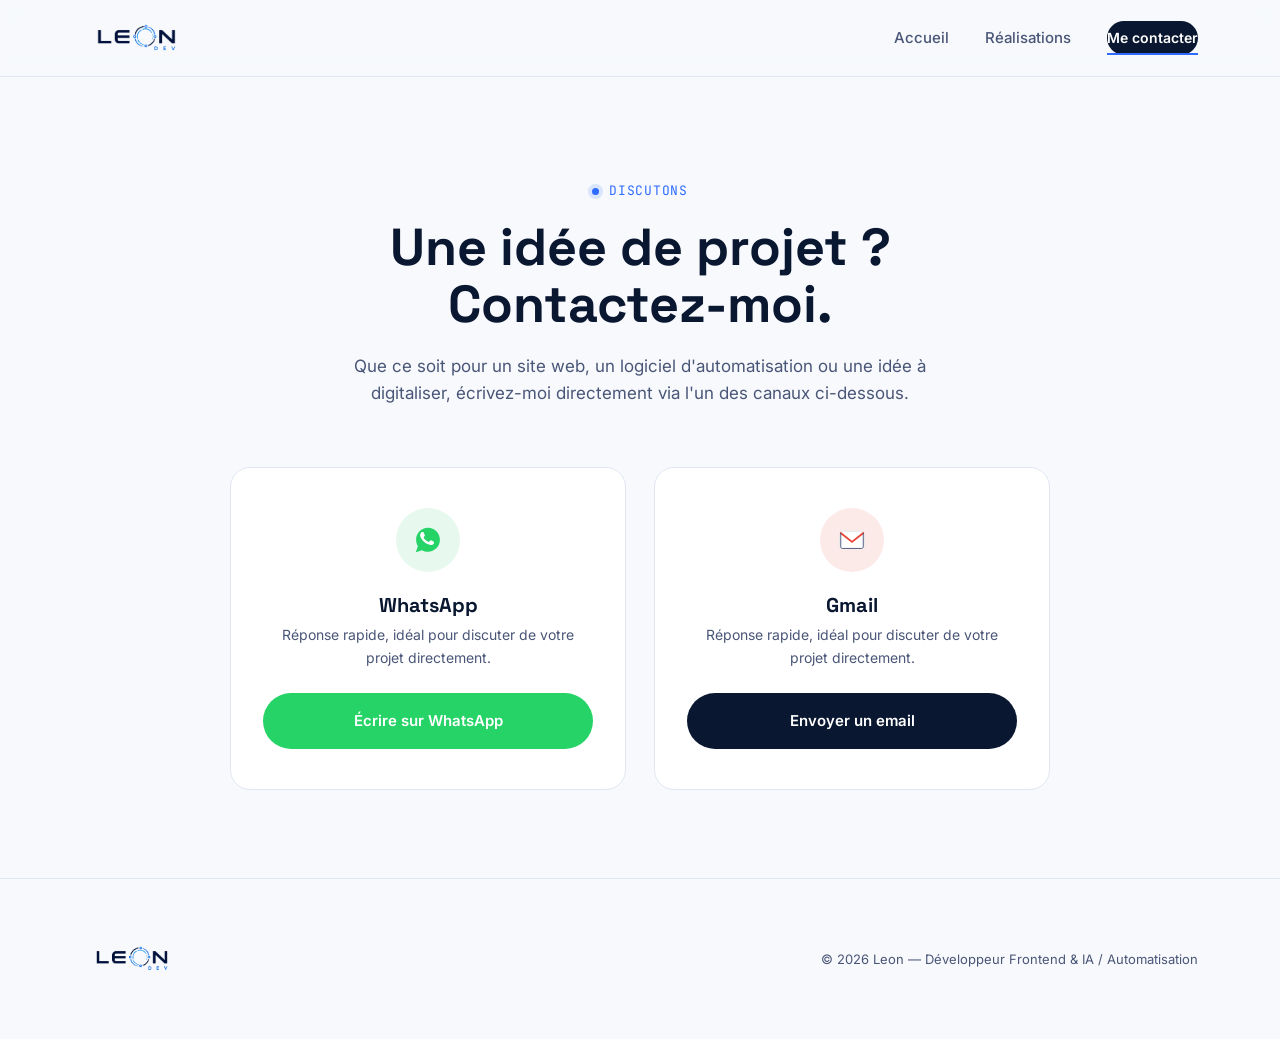
==== contact.html @ ef78e50f "push_28_07_26" ====
<!DOCTYPE html>
<html lang="fr">
<head>
<meta charset="UTF-8">
<meta name="viewport" content="width=device-width, initial-scale=1.0">
<title>Contact-Leon_Dev</title>
<meta name="description" content="Contactez Kadio Leon directement par WhatsApp ou par email.">
<link rel="icon" href="images/favicone.png">
<link rel="stylesheet" href="style.css">
</head>
<body>

<header class="nav">
  <div class="container">
    <a href="index.html" class="nav-logo"><img src="images/logo.png" alt="Leon Dev"></a>
    <nav class="nav-links">
      <a href="index.html" data-page="index.html">Accueil</a>
      <a href="realisations.html" data-page="realisations.html">Réalisations</a>
      <a href="contact.html" data-page="contact.html" class="nav-cta">Me contacter</a>
    </nav>
    <button class="nav-toggle" aria-label="Ouvrir le menu"><span></span><span></span><span></span></button>
  </div>
</header>

<main>

  <section class="contact-hero">
    <div class="container">
      <span class="eyebrow">Discutons</span>
      <h1>Une idée de projet ?<br>Contactez-moi.</h1>
      <p>Que ce soit pour un site web, un logiciel d'automatisation ou une idée à digitaliser, écrivez-moi directement via l'un des canaux ci-dessous.</p>
    </div>
  </section>

  <section class="section" style="padding-top:0;">
    <div class="container">
      <div class="contact-grid">

        <div class="contact-card whatsapp reveal">
          <div class="contact-icon">
            <svg viewBox="0 0 32 32" fill="none">
              <path fill="#25D366" d="M16 3C9 3 3.3 8.7 3.3 15.7c0 2.5.7 4.8 1.9 6.8L3 29l6.7-2.1c1.9 1.1 4.1 1.6 6.3 1.6 7 0 12.7-5.7 12.7-12.7C28.7 8.7 23 3 16 3z"/>
              <path fill="#fff" d="M22.4 19.5c-.3.9-1.7 1.7-2.4 1.8-.6.1-1.4.2-4.5-1-3.8-1.5-6.2-5.3-6.4-5.6-.2-.3-1.5-2-1.5-3.8 0-1.8.9-2.6 1.3-3 .3-.3.7-.4 1-.4h.7c.2 0 .5 0 .8.6.3.7 1.1 2.5 1.2 2.7.1.2.2.4 0 .7-.1.3-.2.4-.4.6-.2.2-.4.5-.6.6-.2.2-.4.4-.2.8.2.4 1 1.6 2.1 2.6 1.4 1.3 2.6 1.7 3 1.9.4.2.6.1.8-.1.2-.2.9-1 1.1-1.4.2-.4.5-.3.8-.2.3.1 2.1 1 2.5 1.2.4.2.6.3.7.4.1.3.1.8-.1 1.4z"/>
            </svg>
          </div>
          <h3>WhatsApp</h3>
          <p>Réponse rapide, idéal pour discuter de votre projet directement.</p>
          <a class="btn" href="https://wa.me/2250173312660" target="_blank" rel="noopener">Écrire sur WhatsApp</a>
        </div>

        <div class="contact-card gmail reveal">
          <div class="contact-icon">
            <svg viewBox="0 0 32 32" fill="none">
              <rect x="3" y="7" width="26" height="18" rx="3" fill="#fff" stroke="#E1E7F2" stroke-width="1"/>
              <path d="M4 8.5 16 18l12-9.5" stroke="#EA4335" stroke-width="2" fill="none" stroke-linecap="round" stroke-linejoin="round"/>
              <path d="M4 8.5v14.8c0 .9.7 1.7 1.7 1.7h20.6c.9 0 1.7-.8 1.7-1.7V8.5" stroke="#4A5678" stroke-width="1" fill="none"/>
            </svg>
          </div>
          <h3>Gmail</h3>
          <p>Réponse rapide, idéal pour discuter de votre projet directement.</p>
          <a class="btn" href="mailto:leonngouandi@gmail.com">Envoyer un email</a>
        </div>

      </div>
    </div>
  </section>

</main>

<footer class="footer">
  <div class="container">
    <a href="index.html" class="footer-logo"><img src="images/logo.png" alt="Leon Dev"></a>
    <p>© 2026 Leon — Développeur Frontend &amp; IA / Automatisation</p>
  </div>
</footer>

<script src="script.js"></script>
</body>
</html>
---- style.css ----
/* =========================================================
   KADIO LEON — DEV Portfolio
   Design tokens
   ========================================================= */
@import url('https://fonts.googleapis.com/css2?family=Space+Grotesk:wght@400;500;600;700&family=Inter:wght@400;500;600;700&family=JetBrains+Mono:wght@400;500&display=swap');

:root{
  --navy-950:#0A1730;
  --navy-800:#0F2247;
  --blue-600:#2E6BFF;
  --blue-400:#5B9CFF;
  --ink:#14213D;
  --ink-soft:#4A5678;
  --bg:#F7F9FC;
  --bg-alt:#EEF2FA;
  --line:#E1E7F2;
  --white:#FFFFFF;

  --font-display:'Space Grotesk', sans-serif;
  --font-body:'Inter', sans-serif;
  --font-mono:'JetBrains Mono', monospace;

  --container:1180px;
  --radius:14px;
  --ease:cubic-bezier(.16,.8,.24,1);
}

*,*::before,*::after{ box-sizing:border-box; }
html{ scroll-behavior:smooth; }
body{
  margin:0;
  background:var(--bg);
  color:var(--ink);
  font-family:var(--font-body);
  line-height:1.6;
  -webkit-font-smoothing:antialiased;
}
img{ max-width:100%; display:block; }
a{ color:inherit; text-decoration:none; }
ul{ margin:0; padding:0; list-style:none; }
h1,h2,h3{ font-family:var(--font-display); margin:0; color:var(--navy-950); line-height:1.1; }
p{ margin:0; }

.container{
  width:100%;
  max-width:var(--container);
  margin:0 auto;
  padding:0 32px;
}

@media (prefers-reduced-motion: reduce){
  *{ animation-duration:.001ms !important; animation-iteration-count:1 !important; transition-duration:.001ms !important; scroll-behavior:auto !important; }
}

/* -------- Focus states -------- */
a:focus-visible, button:focus-visible{
  outline:2px solid var(--blue-600);
  outline-offset:3px;
  border-radius:4px;
}

/* -------- Eyebrow / mono label -------- */
.eyebrow{
  display:inline-flex;
  align-items:center;
  gap:10px;
  font-family:var(--font-mono);
  font-size:13px;
  letter-spacing:.06em;
  text-transform:uppercase;
  color:var(--blue-600);
}
.eyebrow::before{
  content:'';
  width:7px; height:7px;
  border-radius:50%;
  background:var(--blue-600);
  box-shadow:0 0 0 4px rgba(46,107,255,.15);
}

/* =========================================================
   NAV
   ========================================================= */
.nav{
  position:sticky;
  top:0;
  z-index:100;
  background:rgba(247,249,252,.85);
  backdrop-filter:blur(10px);
  border-bottom:1px solid var(--line);
}
.nav .container{
  display:flex;
  align-items:center;
  justify-content:space-between;
  height:76px;
}
.nav-logo{ display:flex; align-items:center; height:87px; }
.nav-logo img{ height:100%; width:auto; }

.nav-links{
  display:flex;
  align-items:center;
  gap:36px;
  font-size:15px;
  font-weight:500;
}
.nav-links a{
  position:relative;
  padding:6px 0;
  color:var(--ink-soft);
  transition:color .25s var(--ease);
}
.nav-links a::after{
  content:'';
  position:absolute;
  left:0; bottom:0;
  width:0; height:2px;
  background:var(--blue-600);
  transition:width .3s var(--ease);
}
.nav-links a:hover{ color:var(--navy-950); }
.nav-links a:hover::after{ width:100%; }
.nav-links a.active{ color:var(--navy-950); }
.nav-links a.active::after{ width:100%; }

.nav-cta{
  padding:10px 20px;
  background:var(--navy-950);
  color:#fff !important;
  border-radius:999px;
  font-size:14px;
  font-weight:600;
  transition:background .25s var(--ease), transform .25s var(--ease);
}
.nav-cta:hover{ background:var(--blue-600); transform:translateY(-1px); }

.nav-toggle{
  display:none;
  width:40px; height:40px;
  border:none; background:none;
  cursor:pointer;
  flex-direction:column;
  align-items:center;
  justify-content:center;
  gap:5px;
}
.nav-toggle span{
  width:22px; height:2px;
  background:var(--navy-950);
  transition:transform .3s var(--ease), opacity .3s var(--ease);
}
.nav-toggle.open span:nth-child(1){ transform:translateY(7px) rotate(45deg); }
.nav-toggle.open span:nth-child(2){ opacity:0; }
.nav-toggle.open span:nth-child(3){ transform:translateY(-7px) rotate(-45deg); }

@media (max-width:860px){
  .nav-toggle{ display:flex; }
  .nav-links{
    position:absolute;
    top:76px; left:0; right:0;
    background:var(--bg);
    border-bottom:1px solid var(--line);
    flex-direction:column;
    align-items:flex-start;
    gap:0;
    max-height:0;
    overflow:hidden;
    transition:max-height .35s var(--ease);
  }
  .nav-links.open{ max-height:320px; }
  .nav-links a{ width:100%; padding:16px 32px; }
  .nav-links a::after{ display:none; }
  .nav-links .nav-cta{ margin:12px 32px 20px; text-align:center; }
}

/* =========================================================
   ORBIT SIGNATURE — echoes the logo's node ring
   ========================================================= */
.orbit-frame{
  position:relative;
  width:min(380px, 78vw);
  aspect-ratio:1;
  margin-inline:auto;
}
.orbit-photo{
  position:absolute;
  inset:11%;
  border-radius:50%;
  overflow:hidden;
  background:linear-gradient(160deg,var(--navy-900,#0F2247),var(--navy-950));
  border:1px solid var(--line);
  display:flex;
  align-items:center;
  justify-content:center;
}
.orbit-photo img{ width:100%; height:100%; object-fit:cover; }
.orbit-photo .placeholder{
  color:var(--blue-400);
  font-family:var(--font-mono);
  font-size:12px;
  text-align:center;
  letter-spacing:.04em;
  padding:20px;
  line-height:1.7;
}
.orbit-ring{
  position:absolute;
  inset:0;
  border-radius:50%;
  border:1.5px dashed rgba(46,107,255,.35);
  animation:spin 26s linear infinite;
}
.orbit-ring.ring-2{
  inset:5%;
  border-style:solid;
  border-color:rgba(10,23,48,.12);
  animation:spin 40s linear infinite reverse;
}
.orbit-node{
  position:absolute;
  width:14px; height:14px;
  border-radius:50%;
  background:var(--bg);
  border:2px solid var(--blue-600);
  box-shadow:0 0 0 5px rgba(46,107,255,.12);
}
.orbit-node.n1{ top:-7px; left:50%; margin-left:-7px; }
.orbit-node.n2{ top:50%; right:-7px; margin-top:-7px; background:var(--navy-950); border-color:var(--navy-950); }
.orbit-node.n3{ bottom:-7px; left:50%; margin-left:-7px; }
.orbit-node.n4{ top:50%; left:-7px; margin-top:-7px; }

@keyframes spin{ to{ transform:rotate(360deg); } }

/* =========================================================
   HERO
   ========================================================= */
.hero{
  padding:96px 0 88px;
  overflow:hidden;
}
.hero .container{
  display:grid;
  grid-template-columns:1.15fr .85fr;
  gap:64px;
  align-items:center;
}
.hero h1{
  font-size:clamp(40px,5.4vw,66px);
  margin-top:18px;
  letter-spacing:-.01em;
}
.hero h1 span{ color:var(--blue-600); }
.hero .subtitle{
  margin-top:22px;
  font-size:18px;
  color:var(--ink-soft);
  max-width:52ch;
}
.hero-actions{
  margin-top:36px;
  display:flex;
  gap:16px;
  flex-wrap:wrap;
}

.btn{
  display:inline-flex;
  align-items:center;
  gap:10px;
  padding:15px 28px;
  border-radius:999px;
  font-weight:600;
  font-size:15px;
  border:1px solid transparent;
  cursor:pointer;
  transition:transform .25s var(--ease), background .25s var(--ease), border-color .25s var(--ease), color .25s var(--ease);
}
.btn-primary{ background:var(--navy-950); color:#fff; }
.btn-primary:hover{ background:var(--blue-600); transform:translateY(-2px); }
.btn-outline{ border-color:var(--line); background:var(--white); color:var(--navy-950); }
.btn-outline:hover{ border-color:var(--blue-600); color:var(--blue-600); transform:translateY(-2px); }

@media (max-width:900px){
  .hero .container{ grid-template-columns:1fr; }
  .hero-visual{ order:-1; }
}

/* =========================================================
   NODE DIVIDER — recurring signature between sections
   ========================================================= */
.node-divider{
  display:flex;
  align-items:center;
  gap:14px;
  padding:0 0 6px;
}
.node-divider .dot{
  width:8px; height:8px;
  border-radius:50%;
  background:var(--blue-600);
  flex:none;
}
.node-divider .line{
  height:1px;
  flex:1;
  background:linear-gradient(90deg, var(--line), transparent);
}

/* =========================================================
   SECTION generic
   ========================================================= */
.section{ padding:88px 0; }
.section-alt{ background:var(--bg-alt); }
.section-head{ max-width:640px; margin-bottom:52px; }
.section-head h2{
  font-size:clamp(28px,3.4vw,40px);
  margin-top:14px;
}
.section-head p{ margin-top:16px; color:var(--ink-soft); font-size:17px; }

/* -------- reveal on scroll -------- */
.reveal{
  opacity:0;
  transform:translateY(28px);
  transition:opacity .7s var(--ease), transform .7s var(--ease);
}
.reveal.in{ opacity:1; transform:translateY(0); }

/* =========================================================
   SKILLS / SERVICES cards
   ========================================================= */
.card-grid{
  display:grid;
  grid-template-columns:repeat(3,1fr);
  gap:24px;
}
@media (max-width:860px){ .card-grid{ grid-template-columns:1fr; } }

.skill-card{
  background:var(--white);
  border:1px solid var(--line);
  border-radius:var(--radius);
  padding:32px 28px;
  transition:transform .3s var(--ease), border-color .3s var(--ease), box-shadow .3s var(--ease);
}
.skill-card:hover{
  transform:translateY(-6px);
  border-color:rgba(46,107,255,.35);
  box-shadow:0 20px 40px -24px rgba(10,23,48,.25);
}
.skill-icon{
  width:46px; height:46px;
  border-radius:12px;
  background:var(--navy-950);
  display:flex; align-items:center; justify-content:center;
  margin-bottom:22px;
}
.skill-icon svg{ width:22px; height:22px; }
.skill-card h3{ font-size:19px; }
.skill-card p{ margin-top:10px; color:var(--ink-soft); font-size:15px; }

/* =========================================================
   PROJECT CARDS (réalisations)
   ========================================================= */
.project-grid{
  display:grid;
  grid-template-columns:repeat(3,1fr);
  gap:24px;
}
@media (max-width:980px){ .project-grid{ grid-template-columns:1fr 1fr; } }
@media (max-width:700px){ .project-grid{ grid-template-columns:1fr; } }

.project-card{
  background:var(--white);
  border:1px solid var(--line);
  border-radius:var(--radius);
  overflow:hidden;
  transition:transform .3s var(--ease), box-shadow .3s var(--ease), border-color .3s var(--ease);
}
.project-card:hover{
  transform:translateY(-6px);
  box-shadow:0 24px 44px -26px rgba(10,23,48,.28);
  border-color:rgba(46,107,255,.35);
}
.project-thumb{
  height:150px;
  background:
    radial-gradient(circle at 22px 22px, rgba(91,156,255,.35) 2px, transparent 2.5px),
    radial-gradient(circle at 60px 70px, rgba(91,156,255,.25) 2px, transparent 2.5px),
    radial-gradient(circle at 110px 34px, rgba(91,156,255,.25) 2px, transparent 2.5px),
    linear-gradient(135deg, var(--navy-950), #142B57);
  position:relative;
}
.project-thumb::after{
  content:'';
  position:absolute; inset:0;
  background:
    linear-gradient(rgba(255,255,255,.05) 1px, transparent 1px) 0 0/28px 28px,
    linear-gradient(90deg, rgba(255,255,255,.05) 1px, transparent 1px) 0 0/28px 28px;
}
.project-body{ padding:26px 26px 28px; }
.project-tag{
  font-family:var(--font-mono);
  font-size:12px;
  color:var(--blue-600);
  text-transform:uppercase;
  letter-spacing:.05em;
}
.project-card h3{ font-size:19px; margin-top:10px; }
.project-card p{ margin-top:10px; font-size:15px; color:var(--ink-soft); }
.project-status{
  margin-top:18px;
  display:inline-flex;
  align-items:center;
  gap:7px;
  font-size:13px;
  font-weight:600;
  color:var(--navy-950);
}
.project-status::before{
  content:'';
  width:7px; height:7px;
  border-radius:50%;
  background:#2FBF71;
}

/* -------- livrés ledger -------- */
.ledger{
  border:1px solid var(--line);
  border-radius:var(--radius);
  background:var(--white);
  overflow:hidden;
}
.ledger-row{
  display:grid;
  grid-template-columns:auto 1fr auto;
  align-items:center;
  gap:20px;
  padding:20px 28px;
  border-bottom:1px solid var(--line);
}
.ledger-row:last-child{ border-bottom:none; }
.ledger-index{
  font-family:var(--font-mono);
  font-size:13px;
  color:var(--blue-600);
}
.ledger-name{ font-weight:600; color:var(--navy-950); font-size:16px; }
.ledger-desc{ font-size:14px; color:var(--ink-soft); margin-top:4px; font-weight:400; }
.ledger-badge{
  font-family:var(--font-mono);
  font-size:12px;
  color:#1E9F5C;
  background:#E9FBF1;
  border:1px solid #C9F1DA;
  padding:6px 12px;
  border-radius:999px;
  white-space:nowrap;
}

/* =========================================================
   STATS band
   ========================================================= */
.stats-band{
  background:var(--navy-950);
  border-radius:20px;
  padding:56px 40px;
  display:grid;
  grid-template-columns:repeat(3,1fr);
  gap:32px;
  position:relative;
  overflow:hidden;
}
.stats-band::before{
  content:'';
  position:absolute;
  inset:0;
  background:
    radial-gradient(circle at 85% 20%, rgba(46,107,255,.25), transparent 55%),
    radial-gradient(circle at 10% 90%, rgba(46,107,255,.15), transparent 50%);
}
.stat{ position:relative; text-align:center; }
.stat .num{
  font-family:var(--font-display);
  font-size:clamp(34px,4.4vw,52px);
  color:#fff;
  font-weight:700;
}
.stat .num::after{ content:'+'; color:var(--blue-400); }
.stat .label{
  margin-top:8px;
  font-family:var(--font-mono);
  font-size:13px;
  color:rgba(255,255,255,.6);
  text-transform:uppercase;
  letter-spacing:.05em;
}
@media (max-width:700px){ .stats-band{ grid-template-columns:1fr; } }

/* =========================================================
   CONTACT PAGE
   ========================================================= */
.contact-hero{
  text-align:center;
  padding:100px 0 60px;
}
.contact-hero h1{ font-size:clamp(34px,4.6vw,52px); margin-top:16px; }
.contact-hero p{
  margin:20px auto 0;
  max-width:56ch;
  color:var(--ink-soft);
  font-size:17px;
}

.contact-grid{
  display:grid;
  grid-template-columns:1fr 1fr;
  gap:28px;
  max-width:820px;
  margin:0 auto;
}
@media (max-width:700px){ .contact-grid{ grid-template-columns:1fr; } }

.contact-card{
  background:var(--white);
  border:1px solid var(--line);
  border-radius:20px;
  padding:40px 32px;
  text-align:center;
  transition:transform .3s var(--ease), box-shadow .3s var(--ease), border-color .3s var(--ease);
}
.contact-card:hover{
  transform:translateY(-8px);
  box-shadow:0 26px 50px -28px rgba(10,23,48,.3);
}
.contact-icon{
  width:64px; height:64px;
  margin:0 auto 22px;
  border-radius:50%;
  display:flex; align-items:center; justify-content:center;
}
.contact-icon svg{ width:30px; height:30px; }
.contact-card.whatsapp .contact-icon{ background:#E7F9EE; }
.contact-card.gmail .contact-icon{ background:#FCEAE8; }
.contact-card h3{ font-size:20px; }
.contact-card p{ margin-top:8px; color:var(--ink-soft); font-size:14px; }
.contact-card .btn{ margin-top:24px; width:100%; justify-content:center; }
.contact-card.whatsapp .btn{ background:#25D366; color:#fff; }
.contact-card.whatsapp .btn:hover{ background:#1FB958; }
.contact-card.gmail .btn{ background:var(--navy-950); color:#fff; }
.contact-card.gmail .btn:hover{ background:var(--blue-600); }

.contact-note{
  max-width:820px;
  margin:20px auto 0;
  text-align:center;
  font-family:var(--font-mono);
  font-size:12.5px;
  color:var(--ink-soft);
  background:var(--bg-alt);
  border:1px dashed var(--line);
  border-radius:12px;
  padding:14px 18px;
}

/* =========================================================
   FOOTER
   ========================================================= */
.footer{
  border-top:1px solid var(--line);
  padding:40px 0;
}
.footer .container{
  display:flex;
  align-items:center;
  justify-content:space-between;
  flex-wrap:wrap;
  gap:16px;
}
.footer-logo img{ height:80px; }
.footer p{ font-size:13px; color:var(--ink-soft); }
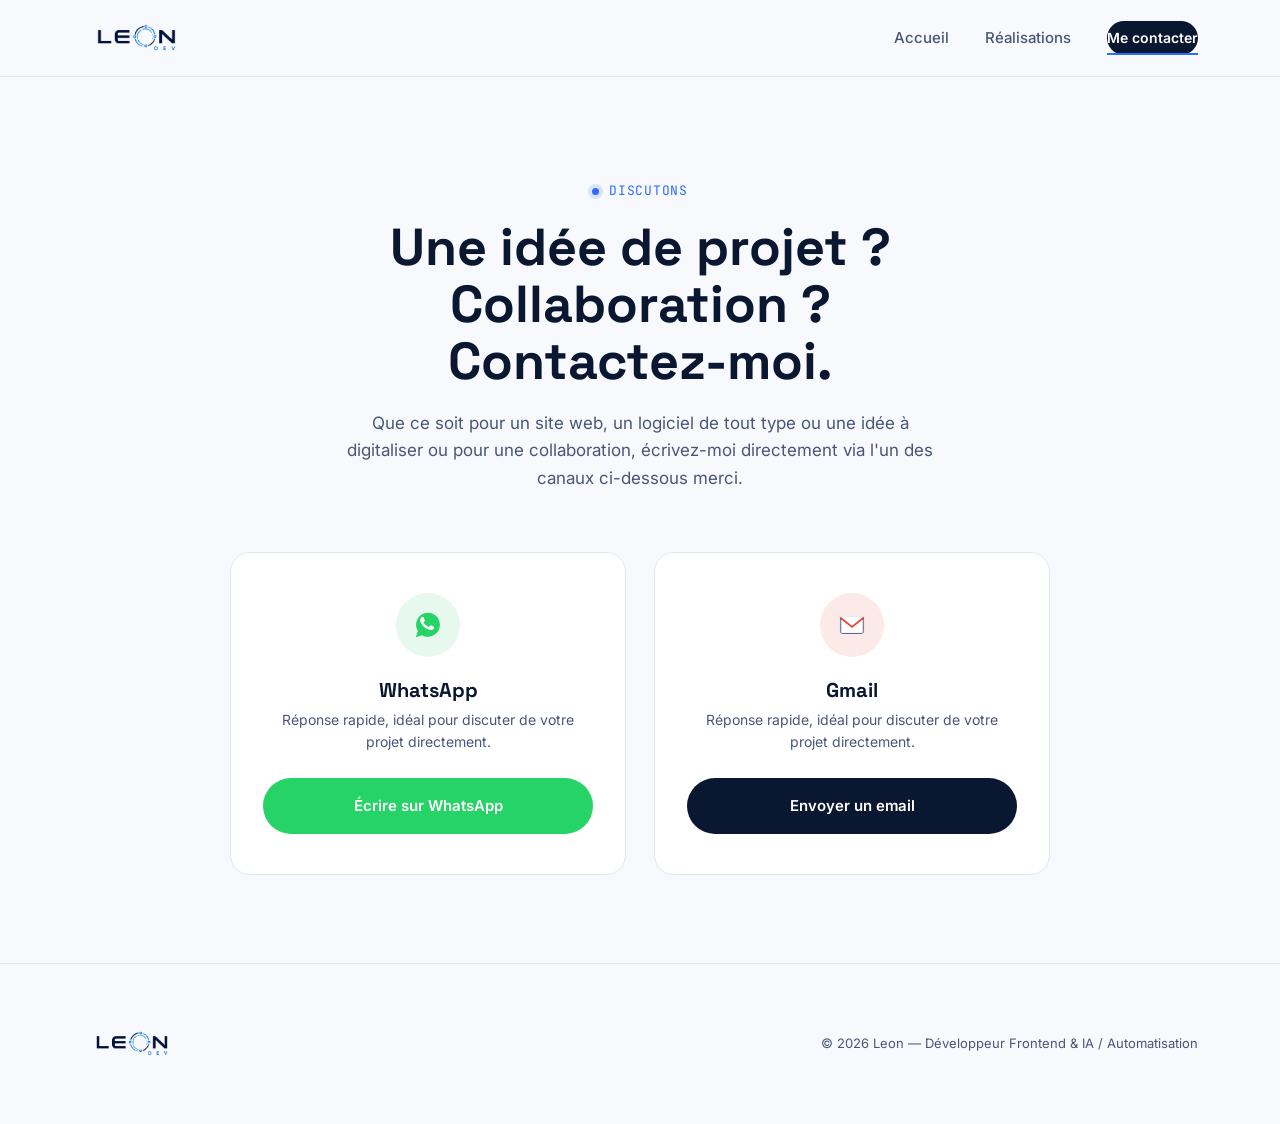
==== commit 5e20035f: "Mis_a_jour" ====
--- a/contact.html
+++ b/contact.html
@@ -27,8 +27,8 @@
   <section class="contact-hero">
     <div class="container">
       <span class="eyebrow">Discutons</span>
-      <h1>Une idée de projet ?<br>Contactez-moi.</h1>
-      <p>Que ce soit pour un site web, un logiciel d'automatisation ou une idée à digitaliser, écrivez-moi directement via l'un des canaux ci-dessous.</p>
+      <h1>Une idée de projet ? <br>Collaboration ? <br>Contactez-moi.</h1>
+      <p>Que ce soit pour un site web, un logiciel de tout type ou une idée à digitaliser ou pour une collaboration, écrivez-moi directement via l'un des canaux ci-dessous merci.</p>
     </div>
   </section>
 
@@ -58,7 +58,7 @@
           </div>
           <h3>Gmail</h3>
           <p>Réponse rapide, idéal pour discuter de votre projet directement.</p>
-          <a class="btn" href="mailto:leonngouandi@gmail.com">Envoyer un email</a>
+          <a class="btn" href="mailto:solutiontech407@gmail.com">Envoyer un email</a>
         </div>
 
       </div>
--- a/style.css
+++ b/style.css
@@ -487,7 +487,7 @@
   color:#fff;
   font-weight:700;
 }
-.stat .num::after{ content:'+'; color:var(--blue-400); }
+.stat .num::after{ content:''; color:var(--blue-400); }
 .stat .label{
   margin-top:8px;
   font-family:var(--font-mono);
@@ -580,3 +580,42 @@
 }
 .footer-logo img{ height:80px; }
 .footer p{ font-size:13px; color:var(--ink-soft); }
+
+
+
+.project-thumb{
+    height:220px;
+    overflow:hidden;
+    border-radius:15px;
+}
+
+.project-thumb img{
+    width:100%;
+    height:100%;
+    object-fit:cover;
+    display:block;
+    transition:.4s;
+}
+
+.project-card:hover .project-thumb img{
+    transform:scale(1.05);
+}
+
+
+
+.project-btn{
+    display:inline-block;
+    margin-top:15px;
+    padding:12px 22px;
+    background:#2563eb; /* Bleu */
+    color:#fff;
+    text-decoration:none;
+    border-radius:8px;
+    font-weight:600;
+    transition:0.3s ease;
+}
+
+.project-btn:hover{
+    background:#1d4ed8;
+    transform:translateY(-2px);
+}
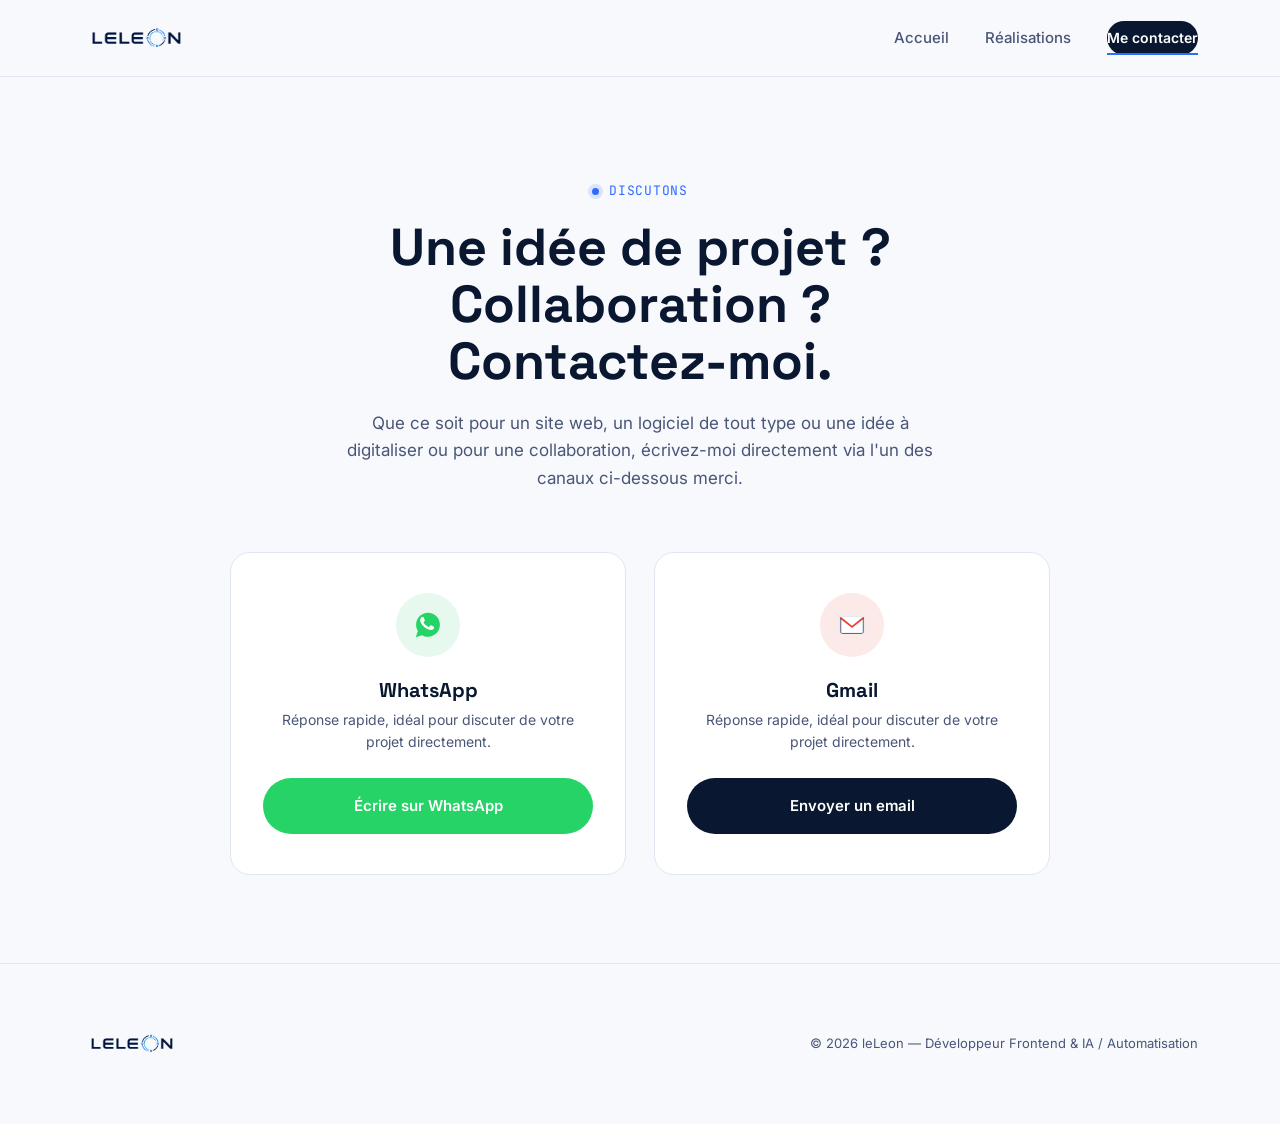
==== commit 1d739e8a: "mis_a_jour" ====
--- a/contact.html
+++ b/contact.html
@@ -70,7 +70,7 @@
 <footer class="footer">
   <div class="container">
     <a href="index.html" class="footer-logo"><img src="images/logo.png" alt="Leon Dev"></a>
-    <p>© 2026 Leon — Développeur Frontend &amp; IA / Automatisation</p>
+    <p>© 2026 leLeon — Développeur Frontend &amp; IA / Automatisation</p>
   </div>
 </footer>
 
--- a/style.css
+++ b/style.css
@@ -328,7 +328,7 @@
 .reveal.in{ opacity:1; transform:translateY(0); }
 
 /* =========================================================
-   SKILLS / SERVICES cards
+   SKILLS / SERVICES cards (anciennes — conservées pour compatibilité)
    ========================================================= */
 .card-grid{
   display:grid;
@@ -359,6 +359,140 @@
 .skill-icon svg{ width:22px; height:22px; }
 .skill-card h3{ font-size:19px; }
 .skill-card p{ margin-top:10px; color:var(--ink-soft); font-size:15px; }
+
+/* =========================================================
+   SKILLS MODERN GRID — NOUVELLES COMPÉTENCES & SERVICES
+   ========================================================= */
+.skills-grid {
+  display: grid;
+  grid-template-columns: repeat(3, 1fr);
+  gap: 28px;
+}
+
+@media (max-width: 1024px) {
+  .skills-grid {
+    grid-template-columns: repeat(2, 1fr);
+  }
+}
+
+@media (max-width: 700px) {
+  .skills-grid {
+    grid-template-columns: 1fr;
+  }
+}
+
+.skill-card-modern {
+  background: var(--white);
+  border: 1px solid var(--line);
+  border-radius: var(--radius);
+  padding: 32px 28px 28px;
+  transition: transform 0.3s var(--ease), border-color 0.3s var(--ease), box-shadow 0.3s var(--ease);
+  display: flex;
+  flex-direction: column;
+}
+
+.skill-card-modern:hover {
+  transform: translateY(-6px);
+  border-color: rgba(46, 107, 255, 0.35);
+  box-shadow: 0 20px 40px -24px rgba(10, 23, 48, 0.25);
+}
+
+.skill-card-header {
+  display: flex;
+  align-items: center;
+  gap: 16px;
+  margin-bottom: 14px;
+}
+
+.skill-icon-modern {
+  flex: 0 0 44px;
+  width: 44px;
+  height: 44px;
+  border-radius: 12px;
+  background: var(--navy-950);
+  display: flex;
+  align-items: center;
+  justify-content: center;
+}
+
+.skill-icon-modern svg {
+  width: 20px;
+  height: 20px;
+}
+
+.skill-card-header h3 {
+  font-size: 18px;
+  font-weight: 600;
+  color: var(--navy-950);
+  margin: 0;
+}
+
+.skill-desc {
+  color: var(--ink-soft);
+  font-size: 14.5px;
+  line-height: 1.6;
+  margin: 0 0 16px 0;
+  flex: 1;
+}
+
+.skill-tech-tags {
+  display: flex;
+  flex-wrap: wrap;
+  gap: 8px;
+  margin-bottom: 18px;
+}
+
+.skill-tech-tags span {
+  font-family: var(--font-mono);
+  font-size: 11px;
+  letter-spacing: 0.03em;
+  background: var(--bg-alt);
+  color: var(--ink-soft);
+  padding: 4px 12px;
+  border-radius: 999px;
+  border: 1px solid var(--line);
+}
+
+.skill-progress-wrapper {
+  margin-top: auto;
+}
+
+.skill-progress-label {
+  display: flex;
+  justify-content: space-between;
+  font-size: 13px;
+  font-weight: 500;
+  color: var(--ink-soft);
+  margin-bottom: 6px;
+}
+
+.skill-progress-label .skill-percent {
+  color: var(--blue-600);
+  font-weight: 600;
+  font-family: var(--font-mono);
+}
+
+.skill-progress-track {
+  width: 100%;
+  height: 6px;
+  background: var(--bg-alt);
+  border-radius: 999px;
+  overflow: hidden;
+  border: 1px solid var(--line);
+}
+
+.skill-progress-bar {
+  height: 100%;
+  background: linear-gradient(90deg, var(--blue-600), var(--blue-400));
+  border-radius: 999px;
+  transition: width 1.2s var(--ease);
+  width: 0%;
+}
+
+/* Animation au chargement pour les barres */
+.skill-card-modern.reveal.in .skill-progress-bar {
+  width: var(--progress-width, 0%);
+}
 
 /* =========================================================
    PROJECT CARDS (réalisations)
@@ -618,4 +752,4 @@
 .project-btn:hover{
     background:#1d4ed8;
     transform:translateY(-2px);
-}
+}
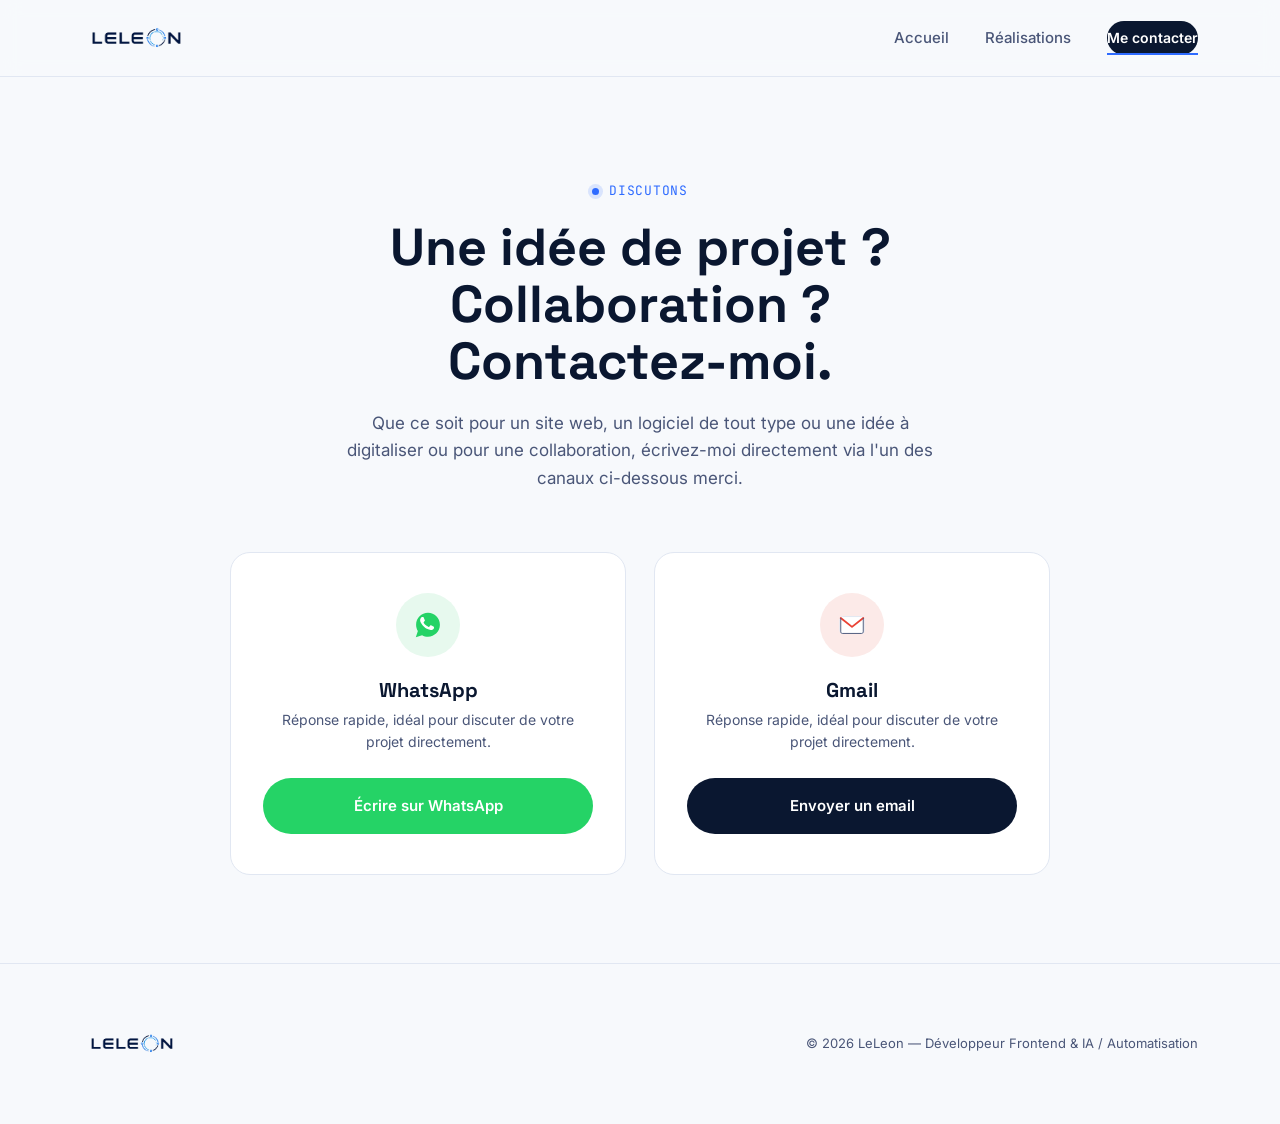
==== commit 81c07738: "teste" ====
--- a/contact.html
+++ b/contact.html
@@ -70,7 +70,7 @@
 <footer class="footer">
   <div class="container">
     <a href="index.html" class="footer-logo"><img src="images/logo.png" alt="Leon Dev"></a>
-    <p>© 2026 leLeon — Développeur Frontend &amp; IA / Automatisation</p>
+    <p>© 2026 LeLeon — Développeur Frontend &amp; IA / Automatisation</p>
   </div>
 </footer>
 
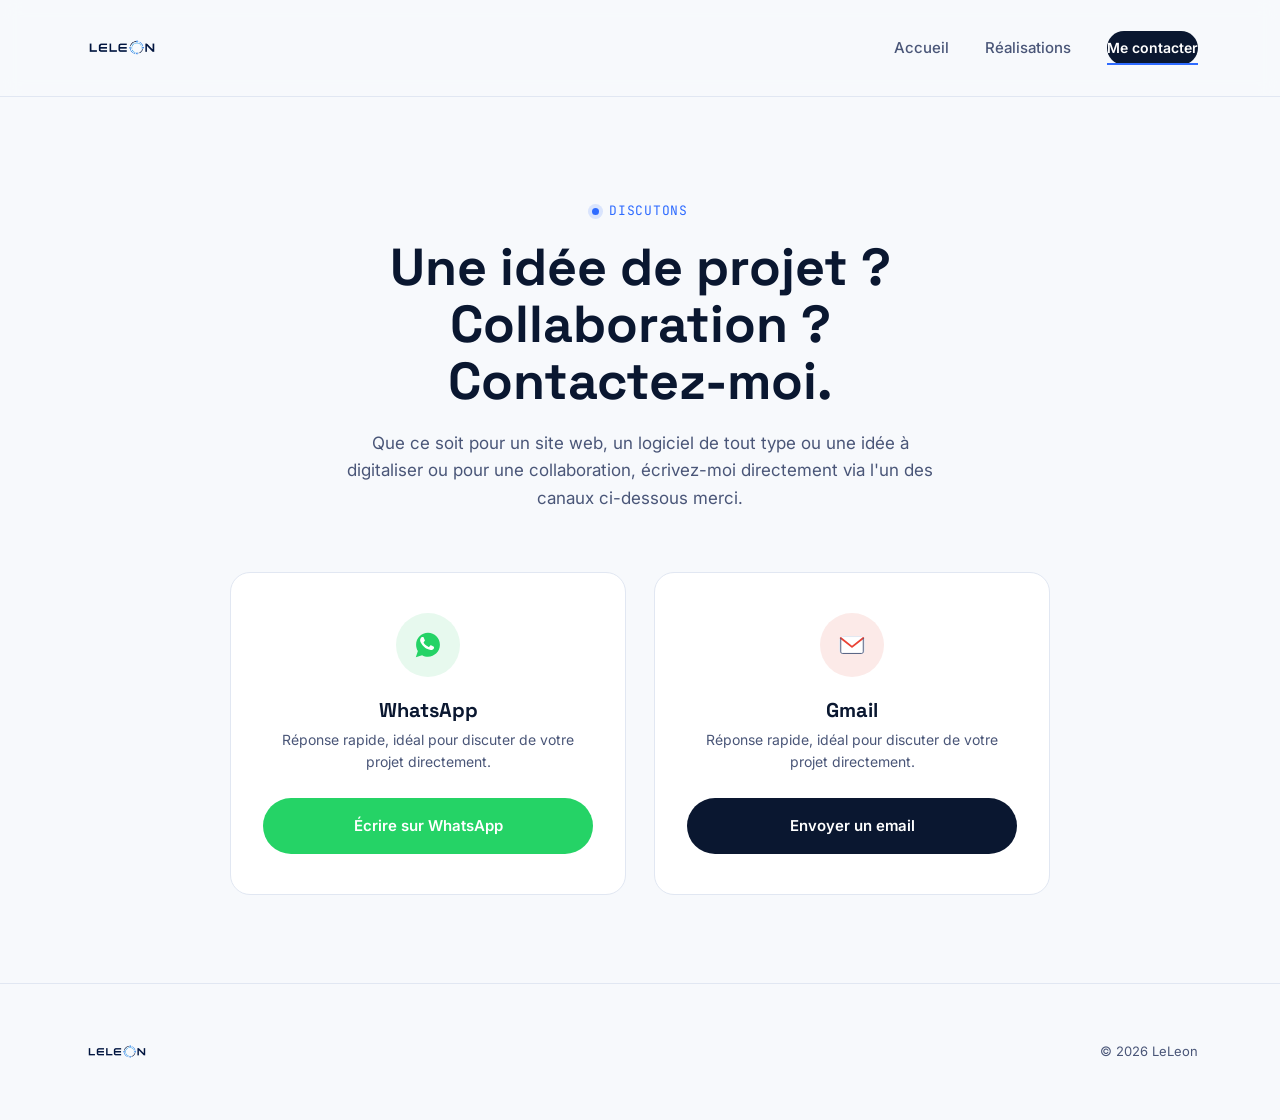
==== commit 87a91f6a: "modification" ====
--- a/contact.html
+++ b/contact.html
@@ -70,7 +70,7 @@
 <footer class="footer">
   <div class="container">
     <a href="index.html" class="footer-logo"><img src="images/logo.png" alt="Leon Dev"></a>
-    <p>© 2026 LeLeon — Développeur Frontend &amp; IA / Automatisation</p>
+    <p>© 2026 LeLeon</p>
   </div>
 </footer>
 
--- a/style.css
+++ b/style.css
@@ -1,6 +1,6 @@
 /* =========================================================
-   KADIO LEON — DEV Portfolio
-   Design tokens
+   LELEON —  Portfolio
+   Design 
    ========================================================= */
 @import url('https://fonts.googleapis.com/css2?family=Space+Grotesk:wght@400;500;600;700&family=Inter:wght@400;500;600;700&family=JetBrains+Mono:wght@400;500&display=swap');
 
@@ -8,6 +8,7 @@
   --navy-950:#0A1730;
   --navy-800:#0F2247;
   --blue-600:#2E6BFF;
+  --blue-700:#1D4ED8;
   --blue-400:#5B9CFF;
   --ink:#14213D;
   --ink-soft:#4A5678;
@@ -15,7 +16,6 @@
   --bg-alt:#EEF2FA;
   --line:#E1E7F2;
   --white:#FFFFFF;
-
   --font-display:'Space Grotesk', sans-serif;
   --font-body:'Inter', sans-serif;
   --font-mono:'JetBrains Mono', monospace;
@@ -93,9 +93,12 @@
   display:flex;
   align-items:center;
   justify-content:space-between;
-  height:76px;
-}
-.nav-logo{ display:flex; align-items:center; height:87px; }
+  min-height:96px;
+  padding-block:10px;
+}
+/* Logo agrandi : la nav passe en hauteur variable (min-height) au lieu
+   d'une hauteur fixe, pour que le logo ne soit plus rogné. */
+.nav-logo{ display:flex; align-items:center; height:64px; }
 .nav-logo img{ height:100%; width:auto; }
 
 .nav-links{
@@ -158,7 +161,7 @@
   .nav-toggle{ display:flex; }
   .nav-links{
     position:absolute;
-    top:76px; left:0; right:0;
+    top:100%; left:0; right:0;
     background:var(--bg);
     border-bottom:1px solid var(--line);
     flex-direction:column;
@@ -188,7 +191,7 @@
   inset:11%;
   border-radius:50%;
   overflow:hidden;
-  background:linear-gradient(160deg,var(--navy-900,#0F2247),var(--navy-950));
+  background:linear-gradient(160deg,var(--navy-800),var(--navy-950));
   border:1px solid var(--line);
   display:flex;
   align-items:center;
@@ -328,7 +331,8 @@
 .reveal.in{ opacity:1; transform:translateY(0); }
 
 /* =========================================================
-   SKILLS / SERVICES cards (anciennes — conservées pour compatibilité)
+   SKILLS / SERVICES cards (version historique — conservée
+   uniquement si d'anciennes pages utilisent encore .card-grid)
    ========================================================= */
 .card-grid{
   display:grid;
@@ -361,138 +365,101 @@
 .skill-card p{ margin-top:10px; color:var(--ink-soft); font-size:15px; }
 
 /* =========================================================
-   SKILLS MODERN GRID — NOUVELLES COMPÉTENCES & SERVICES
-   ========================================================= */
-.skills-grid {
-  display: grid;
-  grid-template-columns: repeat(3, 1fr);
-  gap: 28px;
-}
-
-@media (max-width: 1024px) {
-  .skills-grid {
-    grid-template-columns: repeat(2, 1fr);
-  }
-}
-
-@media (max-width: 700px) {
-  .skills-grid {
-    grid-template-columns: 1fr;
-  }
-}
-
-.skill-card-modern {
-  background: var(--white);
-  border: 1px solid var(--line);
-  border-radius: var(--radius);
-  padding: 32px 28px 28px;
-  transition: transform 0.3s var(--ease), border-color 0.3s var(--ease), box-shadow 0.3s var(--ease);
-  display: flex;
-  flex-direction: column;
-}
-
-.skill-card-modern:hover {
-  transform: translateY(-6px);
-  border-color: rgba(46, 107, 255, 0.35);
-  box-shadow: 0 20px 40px -24px rgba(10, 23, 48, 0.25);
-}
-
-.skill-card-header {
-  display: flex;
-  align-items: center;
-  gap: 16px;
-  margin-bottom: 14px;
-}
-
-.skill-icon-modern {
-  flex: 0 0 44px;
-  width: 44px;
-  height: 44px;
-  border-radius: 12px;
-  background: var(--navy-950);
-  display: flex;
-  align-items: center;
-  justify-content: center;
-}
-
-.skill-icon-modern svg {
-  width: 20px;
-  height: 20px;
-}
-
-.skill-card-header h3 {
-  font-size: 18px;
-  font-weight: 600;
-  color: var(--navy-950);
-  margin: 0;
-}
-
-.skill-desc {
-  color: var(--ink-soft);
-  font-size: 14.5px;
-  line-height: 1.6;
-  margin: 0 0 16px 0;
-  flex: 1;
-}
-
-.skill-tech-tags {
-  display: flex;
-  flex-wrap: wrap;
-  gap: 8px;
-  margin-bottom: 18px;
-}
-
-.skill-tech-tags span {
-  font-family: var(--font-mono);
-  font-size: 11px;
-  letter-spacing: 0.03em;
-  background: var(--bg-alt);
-  color: var(--ink-soft);
-  padding: 4px 12px;
-  border-radius: 999px;
-  border: 1px solid var(--line);
-}
-
-.skill-progress-wrapper {
-  margin-top: auto;
-}
-
-.skill-progress-label {
-  display: flex;
-  justify-content: space-between;
-  font-size: 13px;
-  font-weight: 500;
-  color: var(--ink-soft);
-  margin-bottom: 6px;
-}
-
-.skill-progress-label .skill-percent {
-  color: var(--blue-600);
-  font-weight: 600;
-  font-family: var(--font-mono);
-}
-
-.skill-progress-track {
-  width: 100%;
-  height: 6px;
-  background: var(--bg-alt);
-  border-radius: 999px;
-  overflow: hidden;
-  border: 1px solid var(--line);
-}
-
-.skill-progress-bar {
-  height: 100%;
-  background: linear-gradient(90deg, var(--blue-600), var(--blue-400));
-  border-radius: 999px;
-  transition: width 1.2s var(--ease);
-  width: 0%;
-}
-
-/* Animation au chargement pour les barres */
-.skill-card-modern.reveal.in .skill-progress-bar {
-  width: var(--progress-width, 0%);
-}
+   SKILLS MODERN GRID — compétences & services (version actuelle)
+   ========================================================= */
+.skills-grid{
+  display:grid;
+  grid-template-columns:repeat(3,1fr);
+  gap:28px;
+}
+@media (max-width:1024px){ .skills-grid{ grid-template-columns:repeat(2,1fr); } }
+@media (max-width:700px){ .skills-grid{ grid-template-columns:1fr; } }
+
+.skill-card-modern{
+  background:var(--white);
+  border:1px solid var(--line);
+  border-radius:var(--radius);
+  padding:32px 28px 28px;
+  display:flex;
+  flex-direction:column;
+  transition:transform .3s var(--ease), border-color .3s var(--ease), box-shadow .3s var(--ease);
+}
+.skill-card-modern:hover{
+  transform:translateY(-6px);
+  border-color:rgba(46,107,255,.35);
+  box-shadow:0 20px 40px -24px rgba(10,23,48,.25);
+}
+.skill-card-header{
+  display:flex;
+  align-items:center;
+  gap:16px;
+  margin-bottom:14px;
+}
+.skill-icon-modern{
+  flex:0 0 44px;
+  width:44px; height:44px;
+  border-radius:12px;
+  background:var(--navy-950);
+  display:flex; align-items:center; justify-content:center;
+}
+.skill-icon-modern svg{ width:20px; height:20px; }
+.skill-card-header h3{ font-size:18px; font-weight:600; color:var(--navy-950); margin:0; }
+
+.skill-desc{
+  color:var(--ink-soft);
+  font-size:14.5px;
+  line-height:1.6;
+  margin:0 0 16px;
+  flex:1;
+}
+.skill-tech-tags{
+  display:flex;
+  flex-wrap:wrap;
+  gap:8px;
+  margin-bottom:18px;
+}
+.skill-tech-tags span{
+  font-family:var(--font-mono);
+  font-size:11px;
+  letter-spacing:.03em;
+  background:var(--bg-alt);
+  color:var(--ink-soft);
+  padding:4px 12px;
+  border-radius:999px;
+  border:1px solid var(--line);
+}
+.skill-progress-wrapper{ margin-top:auto; }
+.skill-progress-label{
+  display:flex;
+  justify-content:space-between;
+  font-size:13px;
+  font-weight:500;
+  color:var(--ink-soft);
+  margin-bottom:6px;
+}
+.skill-progress-label .skill-percent{
+  color:var(--blue-600);
+  font-weight:600;
+  font-family:var(--font-mono);
+}
+.skill-progress-track{
+  width:100%;
+  height:6px;
+  background:var(--bg-alt);
+  border-radius:999px;
+  overflow:hidden;
+  border:1px solid var(--line);
+}
+.skill-progress-bar{
+  height:100%;
+  background:linear-gradient(90deg, var(--blue-600), var(--blue-400));
+  border-radius:999px;
+  transition:width 1.2s var(--ease);
+  width:0%;
+}
+/* La barre se remplit dès que la carte reçoit .in (déclenché par
+   l'IntersectionObserver déjà présent dans script.js) */
+.skill-card-modern.reveal.in .skill-progress-bar{ width:var(--progress-width, 0%); }
 
 /* =========================================================
    PROJECT CARDS (réalisations)
@@ -517,14 +484,18 @@
   box-shadow:0 24px 44px -26px rgba(10,23,48,.28);
   border-color:rgba(46,107,255,.35);
 }
+
+/* Vignette : fond dégradé "circuit" par défaut, ou vraie photo si un
+   <img> est présent dans le markup (les deux usages sont supportés). */
 .project-thumb{
-  height:150px;
+  height:220px;
+  position:relative;
+  overflow:hidden;
   background:
     radial-gradient(circle at 22px 22px, rgba(91,156,255,.35) 2px, transparent 2.5px),
     radial-gradient(circle at 60px 70px, rgba(91,156,255,.25) 2px, transparent 2.5px),
     radial-gradient(circle at 110px 34px, rgba(91,156,255,.25) 2px, transparent 2.5px),
     linear-gradient(135deg, var(--navy-950), #142B57);
-  position:relative;
 }
 .project-thumb::after{
   content:'';
@@ -533,6 +504,17 @@
     linear-gradient(rgba(255,255,255,.05) 1px, transparent 1px) 0 0/28px 28px,
     linear-gradient(90deg, rgba(255,255,255,.05) 1px, transparent 1px) 0 0/28px 28px;
 }
+.project-thumb img{
+  position:relative;
+  z-index:1;
+  width:100%;
+  height:100%;
+  object-fit:cover;
+  display:block;
+  transition:transform .4s var(--ease);
+}
+.project-card:hover .project-thumb img{ transform:scale(1.05); }
+
 .project-body{ padding:26px 26px 28px; }
 .project-tag{
   font-family:var(--font-mono);
@@ -557,6 +539,31 @@
   width:7px; height:7px;
   border-radius:50%;
   background:#2FBF71;
+}
+
+/* Bouton "voir le projet" sur les cartes */
+.project-btn{
+  display:inline-flex;
+  align-items:center;
+  justify-content:center;
+  gap:8px;
+  margin-top:16px;
+  padding:14px 26px;
+  min-width:200px;
+  box-sizing:border-box;
+  background:var(--blue-600);
+  color:#fff;
+  border:none;
+  border-radius:12px;
+  font-weight:600;
+  font-size:15px;
+  text-decoration:none;
+  cursor:pointer;
+  transition:background .3s var(--ease), transform .3s var(--ease);
+}
+.project-btn:hover{
+  background:var(--blue-700);
+  transform:translateY(-2px);
 }
 
 /* -------- livrés ledger -------- */
@@ -601,11 +608,12 @@
   border-radius:20px;
   padding:56px 40px;
   display:grid;
-  grid-template-columns:repeat(3,1fr);
+  grid-template-columns:repeat(4,1fr);
   gap:32px;
   position:relative;
   overflow:hidden;
 }
+@media (max-width:980px){ .stats-band{ grid-template-columns:repeat(2,1fr); } }
 .stats-band::before{
   content:'';
   position:absolute;
@@ -621,7 +629,9 @@
   color:#fff;
   font-weight:700;
 }
-.stat .num::after{ content:''; color:var(--blue-400); }
+.stat .num::after{ content:'+'; color:var(--blue-400); }
+.stat.percent .num::after{ content:'%'; color:var(--blue-400); }
+.stat.plain .num::after{ content:''; }
 .stat .label{
   margin-top:8px;
   font-family:var(--font-mono);
@@ -631,6 +641,93 @@
   letter-spacing:.05em;
 }
 @media (max-width:700px){ .stats-band{ grid-template-columns:1fr; } }
+
+/* =========================================================
+   PROJECT MODAL
+   ========================================================= */
+.project-modal{
+  display:none;
+  position:fixed;
+  inset:0;
+  z-index:9999;
+  background:rgba(10,23,48,.82);
+  padding:30px;
+  align-items:center;
+  justify-content:center;
+}
+.project-modal.active{ display:flex; }
+
+.project-modal-content{
+  position:relative;
+  width:100%;
+  max-width:1050px;
+  max-height:90vh;
+  overflow-y:auto;
+  background:var(--white);
+  border-radius:20px;
+  padding:40px;
+}
+
+.project-modal-close{
+  position:absolute;
+  top:15px; right:20px;
+  width:40px; height:40px;
+  border:none;
+  border-radius:50%;
+  background:var(--bg-alt);
+  color:var(--navy-950);
+  font-size:28px;
+  line-height:1;
+  cursor:pointer;
+  transition:background .2s var(--ease), color .2s var(--ease);
+}
+.project-modal-close:hover{ background:var(--navy-950); color:#fff; }
+
+.project-modal-header{ padding-right:45px; margin-bottom:30px; }
+.project-modal-header span{
+  font-family:var(--font-mono);
+  font-size:12px;
+  font-weight:700;
+  letter-spacing:.06em;
+  text-transform:uppercase;
+  color:var(--blue-600);
+}
+.project-modal-header h2{ margin:8px 0 10px; font-size:28px; }
+.project-modal-header p{ margin:0; color:var(--ink-soft); line-height:1.6; }
+
+.company-profile-gallery{
+  display:grid;
+  grid-template-columns:2fr 1fr 1fr;
+  gap:15px;
+}
+.company-profile-gallery img{
+  width:100%;
+  display:block;
+  border-radius:10px;
+  cursor:pointer;
+  transition:transform .25s var(--ease);
+}
+.company-profile-gallery img:hover{ transform:translateY(-3px); }
+
+.project-modal-footer{
+  display:flex;
+  justify-content:space-between;
+  align-items:center;
+  margin-top:25px;
+  padding-top:18px;
+  border-top:1px solid var(--line);
+  font-family:var(--font-mono);
+  font-size:12.5px;
+  color:var(--ink-soft);
+}
+
+@media (max-width:768px){
+  .project-modal{ padding:15px; }
+  .project-modal-content{ padding:25px 20px; border-radius:14px; }
+  .project-modal-header h2{ font-size:22px; }
+  .company-profile-gallery{ grid-template-columns:1fr; }
+  .project-modal-footer{ flex-direction:column; align-items:flex-start; gap:8px; }
+}
 
 /* =========================================================
    CONTACT PAGE
@@ -712,44 +809,123 @@
   flex-wrap:wrap;
   gap:16px;
 }
-.footer-logo img{ height:80px; }
+.footer-logo img{ height:56px; }
 .footer p{ font-size:13px; color:var(--ink-soft); }
 
 
 
-.project-thumb{
-    height:220px;
-    overflow:hidden;
-    border-radius:15px;
-}
-
-.project-thumb img{
-    width:100%;
-    height:100%;
-    object-fit:cover;
-    display:block;
-    transition:.4s;
-}
-
-.project-card:hover .project-thumb img{
-    transform:scale(1.05);
-}
-
-
-
-.project-btn{
-    display:inline-block;
-    margin-top:15px;
-    padding:12px 22px;
-    background:#2563eb; /* Bleu */
-    color:#fff;
-    text-decoration:none;
-    border-radius:8px;
-    font-weight:600;
-    transition:0.3s ease;
-}
-
-.project-btn:hover{
-    background:#1d4ed8;
-    transform:translateY(-2px);
+/* =========================================================
+   PROJETS LIVRÉS — RESPONSIVE MOBILE
+   Badge toujours à droite
+   ========================================================= */
+
+.ledger-row {
+  display: grid;
+  grid-template-columns: 42px minmax(0, 1fr) auto;
+  align-items: center;
+  gap: 20px;
+  padding: 24px 28px;
+}
+
+/* Numéro */
+.ledger-index {
+  font-family: var(--font-mono);
+  font-size: 13px;
+  color: var(--blue-600);
+}
+
+/* Contenu */
+.ledger-row > div {
+  min-width: 0;
+}
+
+.ledger-name {
+  font-weight: 600;
+  color: var(--navy-950);
+  font-size: 16px;
+  line-height: 1.5;
+}
+
+/* Badge */
+.ledger-badge {
+  justify-self: end;
+  align-self: center;
+
+  display: inline-flex;
+  align-items: center;
+  justify-content: center;
+
+  font-family: var(--font-mono);
+  font-size: 12px;
+  color: #1E9F5C;
+
+  background: #E9FBF1;
+  border: 1px solid #C9F1DA;
+
+  padding: 8px 14px;
+  border-radius: 999px;
+
+  white-space: nowrap;
+}
+
+
+/* =========================================================
+   MOBILE
+   ========================================================= */
+
+@media (max-width: 700px) {
+
+  .ledger-row {
+    grid-template-columns: 36px minmax(0, 1fr) auto;
+    gap: 10px;
+    padding: 22px 16px;
+    align-items: center;
+  }
+
+  .ledger-index {
+    font-size: 12px;
+  }
+
+  .ledger-name {
+    font-size: 14px;
+    line-height: 1.45;
+  }
+
+  .ledger-badge {
+    font-size: 10px;
+    padding: 6px 9px;
+    gap: 4px;
+  }
+
+  .project-btn {
+    width: 100%;
+    min-width: 0;
+    max-width: 100%;
+    margin-top: 14px;
+    padding: 12px 14px;
+    font-size: 13px;
+  }
+}
+
+
+/* =========================================================
+   PETITS TÉLÉPHONES
+   ========================================================= */
+
+@media (max-width: 400px) {
+
+  .ledger-row {
+    grid-template-columns: 30px minmax(0, 1fr) auto;
+    gap: 7px;
+    padding: 20px 12px;
+  }
+
+  .ledger-name {
+    font-size: 13px;
+  }
+
+  .ledger-badge {
+    font-size: 9px;
+    padding: 5px 7px;
+  }
 }
